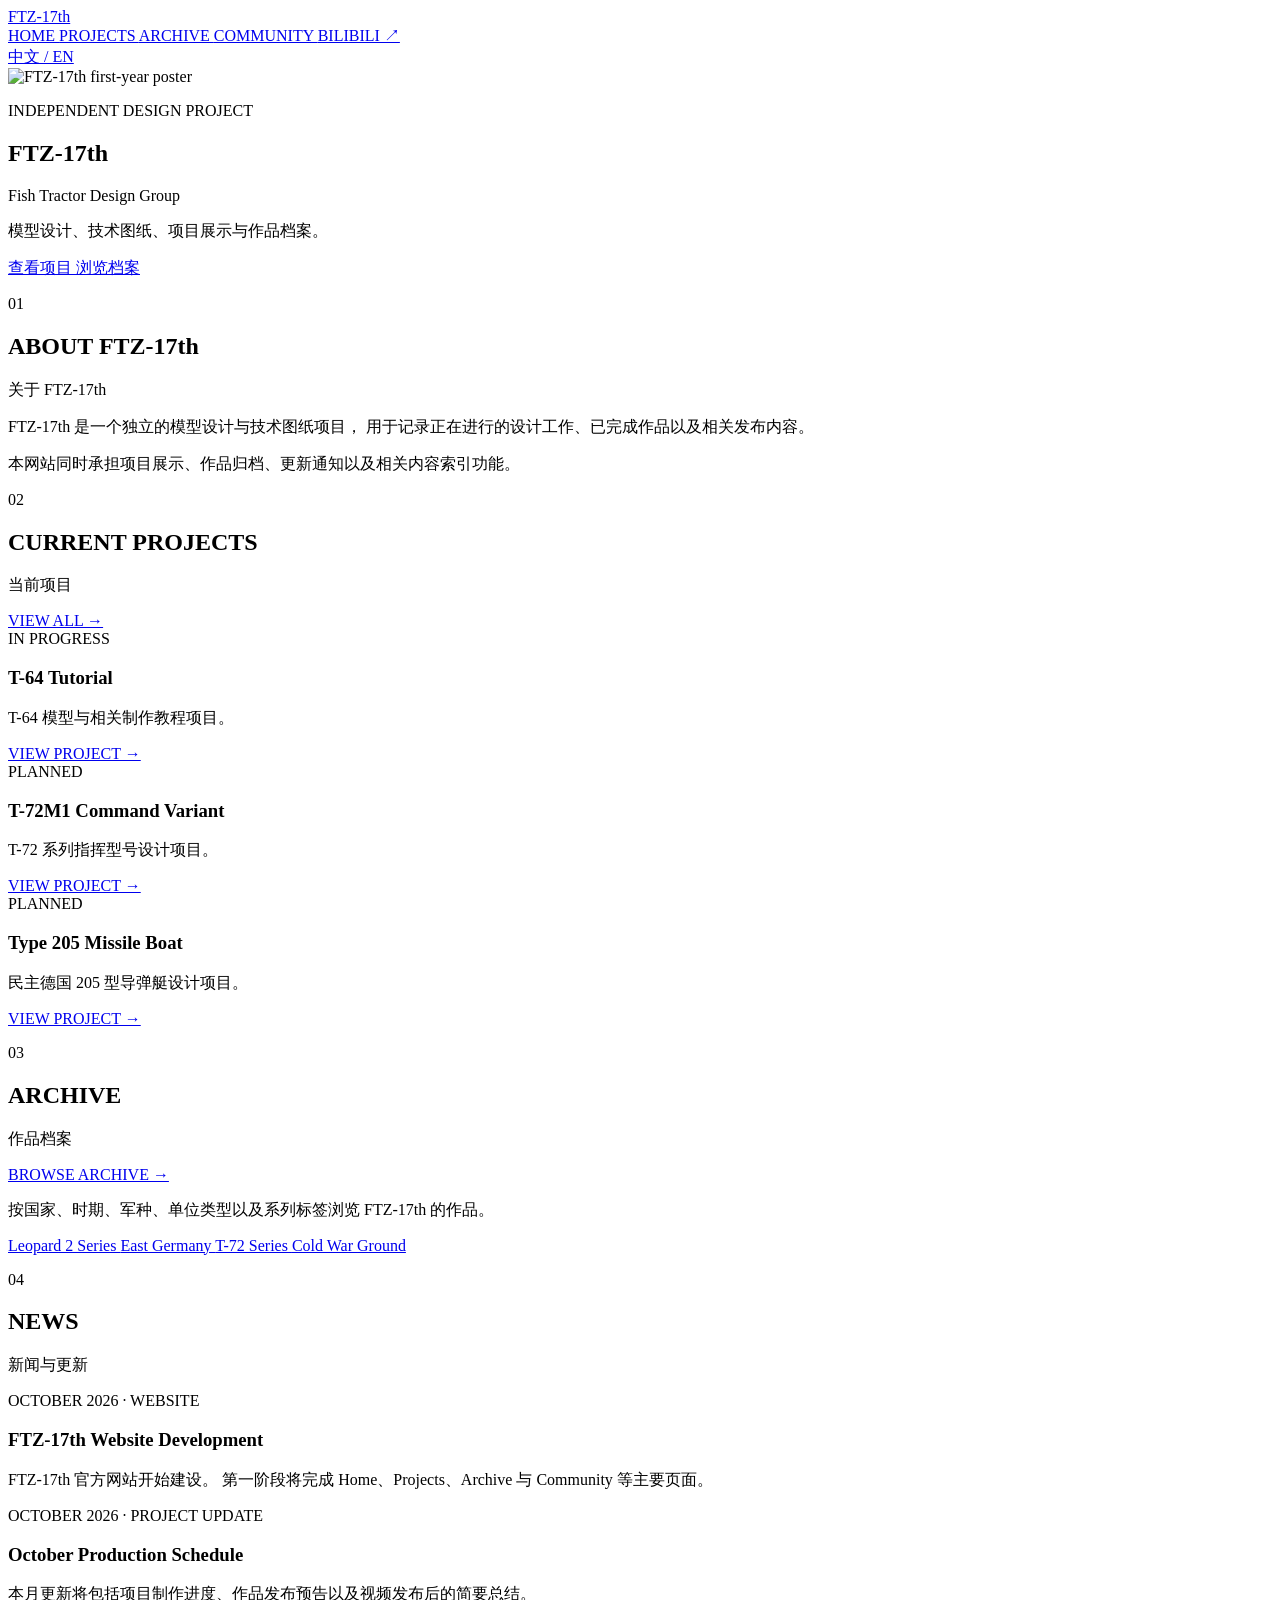
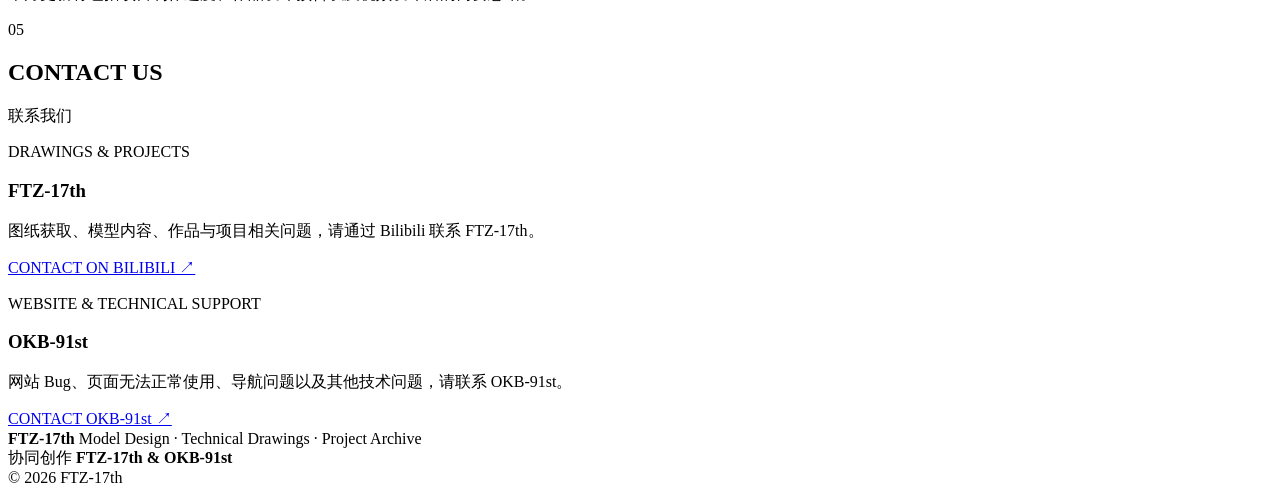
==== index.html @ a938f6b2 "Add initial HTML structure for FTZ-17th website This commit adds the initial HTML structure for the " ====
<!DOCTYPE html>
<html lang="zh-CN">
<head>
  <meta charset="UTF-8">
  <meta name="viewport" content="width=device-width, initial-scale=1.0">

  <title>FTZ-17th</title>

  <meta
    name="description"
    content="FTZ-17th official website and project archive."
  >

  <link rel="stylesheet" href="css/global.css">
  <link rel="stylesheet" href="css/home.css">

  <script src="js/common.js" defer></script>
  <script src="js/news.js" defer></script>
  <script src="js/projects.js" defer></script>
</head>

<body>

  <header class="site-header">

    <div class="header-inner">

      <a class="site-brand" href="index.html">
        <span class="brand-name">FTZ-17th</span>
      </a>

      <nav class="main-nav" aria-label="Main navigation">

        <a class="nav-link active" href="index.html">
          HOME
        </a>

        <a class="nav-link" href="projects.html">
          PROJECTS
        </a>

        <a class="nav-link" href="archive.html">
          ARCHIVE
        </a>

        <a class="nav-link" href="community.html">
          COMMUNITY
        </a>

        <a
          class="nav-link external-link"
          href="https://space.bilibili.com/3546640220687008"
          target="_blank"
          rel="noopener noreferrer"
        >
          BILIBILI ↗
        </a>

      </nav>

      <div class="header-tools">

        <a
          class="language-switch"
          href="en/index.html"
          lang="en"
        >
          中文 / EN
        </a>

      </div>

    </div>

  </header>


  <main>


    <!-- HERO -->

    <section class="hero">

      <div class="hero-inner">

        <div class="hero-poster">

          <img
            src="assets/posters/ftz-first-year-poster.png"
            alt="FTZ-17th first-year poster"
          >

        </div>

        <div class="hero-content">

          <p class="hero-kicker">
            INDEPENDENT DESIGN PROJECT
          </p>

          <h1>
            FTZ-17th
          </h1>

          <p class="hero-subtitle">
            Fish Tractor Design Group
          </p>

          <p class="hero-description">
            模型设计、技术图纸、项目展示与作品档案。
          </p>

          <div class="hero-actions">

            <a
              class="button button-primary"
              href="projects.html"
            >
              查看项目
            </a>

            <a
              class="button button-secondary"
              href="archive.html"
            >
              浏览档案
            </a>

          </div>

        </div>

      </div>

    </section>


    <!-- ABOUT -->

    <section class="home-section about-section" id="about">

      <div class="section-inner">

        <div class="section-heading">

          <p class="section-index">
            01
          </p>

          <div>

            <h2>
              ABOUT FTZ-17th
            </h2>

            <p class="section-subtitle">
              关于 FTZ-17th
            </p>

          </div>

        </div>

        <div class="about-content">

          <p>
            FTZ-17th 是一个独立的模型设计与技术图纸项目，
            用于记录正在进行的设计工作、已完成作品以及相关发布内容。
          </p>

          <p>
            本网站同时承担项目展示、作品归档、更新通知以及相关内容索引功能。
          </p>

        </div>

      </div>

    </section>


    <!-- CURRENT PROJECTS -->

    <section
      class="home-section projects-section"
      id="current-projects"
    >

      <div class="section-inner">

        <div class="section-heading">

          <p class="section-index">
            02
          </p>

          <div>

            <h2>
              CURRENT PROJECTS
            </h2>

            <p class="section-subtitle">
              当前项目
            </p>

          </div>

          <a
            class="section-link"
            href="projects.html"
          >
            VIEW ALL →
          </a>

        </div>


        <div
          class="project-grid"
          id="home-project-grid"
          data-source="data/projects.json"
        >

          <article class="project-card">

            <div class="project-card-header">

              <span class="status-label">
                IN PROGRESS
              </span>

            </div>

            <h3>
              T-64 Tutorial
            </h3>

            <p>
              T-64 模型与相关制作教程项目。
            </p>

            <a
              class="card-link"
              href="projects.html"
            >
              VIEW PROJECT →
            </a>

          </article>


          <article class="project-card">

            <div class="project-card-header">

              <span class="status-label">
                PLANNED
              </span>

            </div>

            <h3>
              T-72M1 Command Variant
            </h3>

            <p>
              T-72 系列指挥型号设计项目。
            </p>

            <a
              class="card-link"
              href="projects.html"
            >
              VIEW PROJECT →
            </a>

          </article>


          <article class="project-card">

            <div class="project-card-header">

              <span class="status-label">
                PLANNED
              </span>

            </div>

            <h3>
              Type 205 Missile Boat
            </h3>

            <p>
              民主德国 205 型导弹艇设计项目。
            </p>

            <a
              class="card-link"
              href="projects.html"
            >
              VIEW PROJECT →
            </a>

          </article>

        </div>

      </div>

    </section>


    <!-- ARCHIVE -->

    <section
      class="home-section archive-section"
      id="archive-preview"
    >

      <div class="section-inner">

        <div class="section-heading">

          <p class="section-index">
            03
          </p>

          <div>

            <h2>
              ARCHIVE
            </h2>

            <p class="section-subtitle">
              作品档案
            </p>

          </div>

          <a
            class="section-link"
            href="archive.html"
          >
            BROWSE ARCHIVE →
          </a>

        </div>


        <div class="archive-intro">

          <p>
            按国家、时期、军种、单位类型以及系列标签浏览 FTZ-17th 的作品。
          </p>

        </div>


        <div class="tag-preview">

          <a
            class="archive-tag"
            href="archive.html?tag=leopard-2-series"
          >
            Leopard 2 Series
          </a>

          <a
            class="archive-tag"
            href="archive.html?tag=east-germany"
          >
            East Germany
          </a>

          <a
            class="archive-tag"
            href="archive.html?tag=t-72-series"
          >
            T-72 Series
          </a>

          <a
            class="archive-tag"
            href="archive.html?period=cold-war"
          >
            Cold War
          </a>

          <a
            class="archive-tag"
            href="archive.html?branch=ground"
          >
            Ground
          </a>

        </div>

      </div>

    </section>


    <!-- NEWS -->

    <section
      class="home-section news-section"
      id="news"
    >

      <div class="section-inner">

        <div class="section-heading">

          <p class="section-index">
            04
          </p>

          <div>

            <h2>
              NEWS
            </h2>

            <p class="section-subtitle">
              新闻与更新
            </p>

          </div>

        </div>


        <div
          class="news-list"
          id="news-list"
          data-source="data/news.json"
        >

          <article class="news-entry">

            <div class="news-meta">
              OCTOBER 2026 · WEBSITE
            </div>

            <h3>
              FTZ-17th Website Development
            </h3>

            <p>
              FTZ-17th 官方网站开始建设。
              第一阶段将完成 Home、Projects、Archive 与 Community
              等主要页面。
            </p>

          </article>


          <article class="news-entry">

            <div class="news-meta">
              OCTOBER 2026 · PROJECT UPDATE
            </div>

            <h3>
              October Production Schedule
            </h3>

            <p>
              本月更新将包括项目制作进度、作品发布预告以及视频发布后的简要总结。
            </p>

          </article>

        </div>

      </div>

    </section>


    <!-- CONTACT -->

    <section
      class="home-section contact-section"
      id="contact"
    >

      <div class="section-inner">

        <div class="section-heading">

          <p class="section-index">
            05
          </p>

          <div>

            <h2>
              CONTACT US
            </h2>

            <p class="section-subtitle">
              联系我们
            </p>

          </div>

        </div>


        <div class="contact-grid">


          <article class="contact-card">

            <p class="contact-type">
              DRAWINGS & PROJECTS
            </p>

            <h3>
              FTZ-17th
            </h3>

            <p>
              图纸获取、模型内容、作品与项目相关问题，请通过 Bilibili 联系 FTZ-17th。
            </p>

            <a
              class="card-link"
              href="https://space.bilibili.com/3546640220687008"
              target="_blank"
              rel="noopener noreferrer"
            >
              CONTACT ON BILIBILI ↗
            </a>

          </article>


          <article class="contact-card">

            <p class="contact-type">
              WEBSITE & TECHNICAL SUPPORT
            </p>

            <h3>
              OKB-91st
            </h3>

            <p>
              网站 Bug、页面无法正常使用、导航问题以及其他技术问题，请联系 OKB-91st。
            </p>

            <a
              class="card-link"
              href="https://okb91st.github.io/"
              target="_blank"
              rel="noopener noreferrer"
            >
              CONTACT OKB-91st ↗
            </a>

          </article>


        </div>

      </div>

    </section>


  </main>


  <!-- FOOTER -->

  <footer class="site-footer">

    <div class="footer-inner">

      <div class="footer-main">

        <strong>
          FTZ-17th
        </strong>

        <span>
          Model Design · Technical Drawings · Project Archive
        </span>

      </div>


      <div class="footer-collaboration">

        <span>
          协同创作
        </span>

        <strong>
          FTZ-17th &amp; OKB-91st
        </strong>

      </div>


      <div class="footer-bottom">

        <span>
          © 2026 FTZ-17th
        </span>

      </div>

    </div>

  </footer>

</body>
</html>
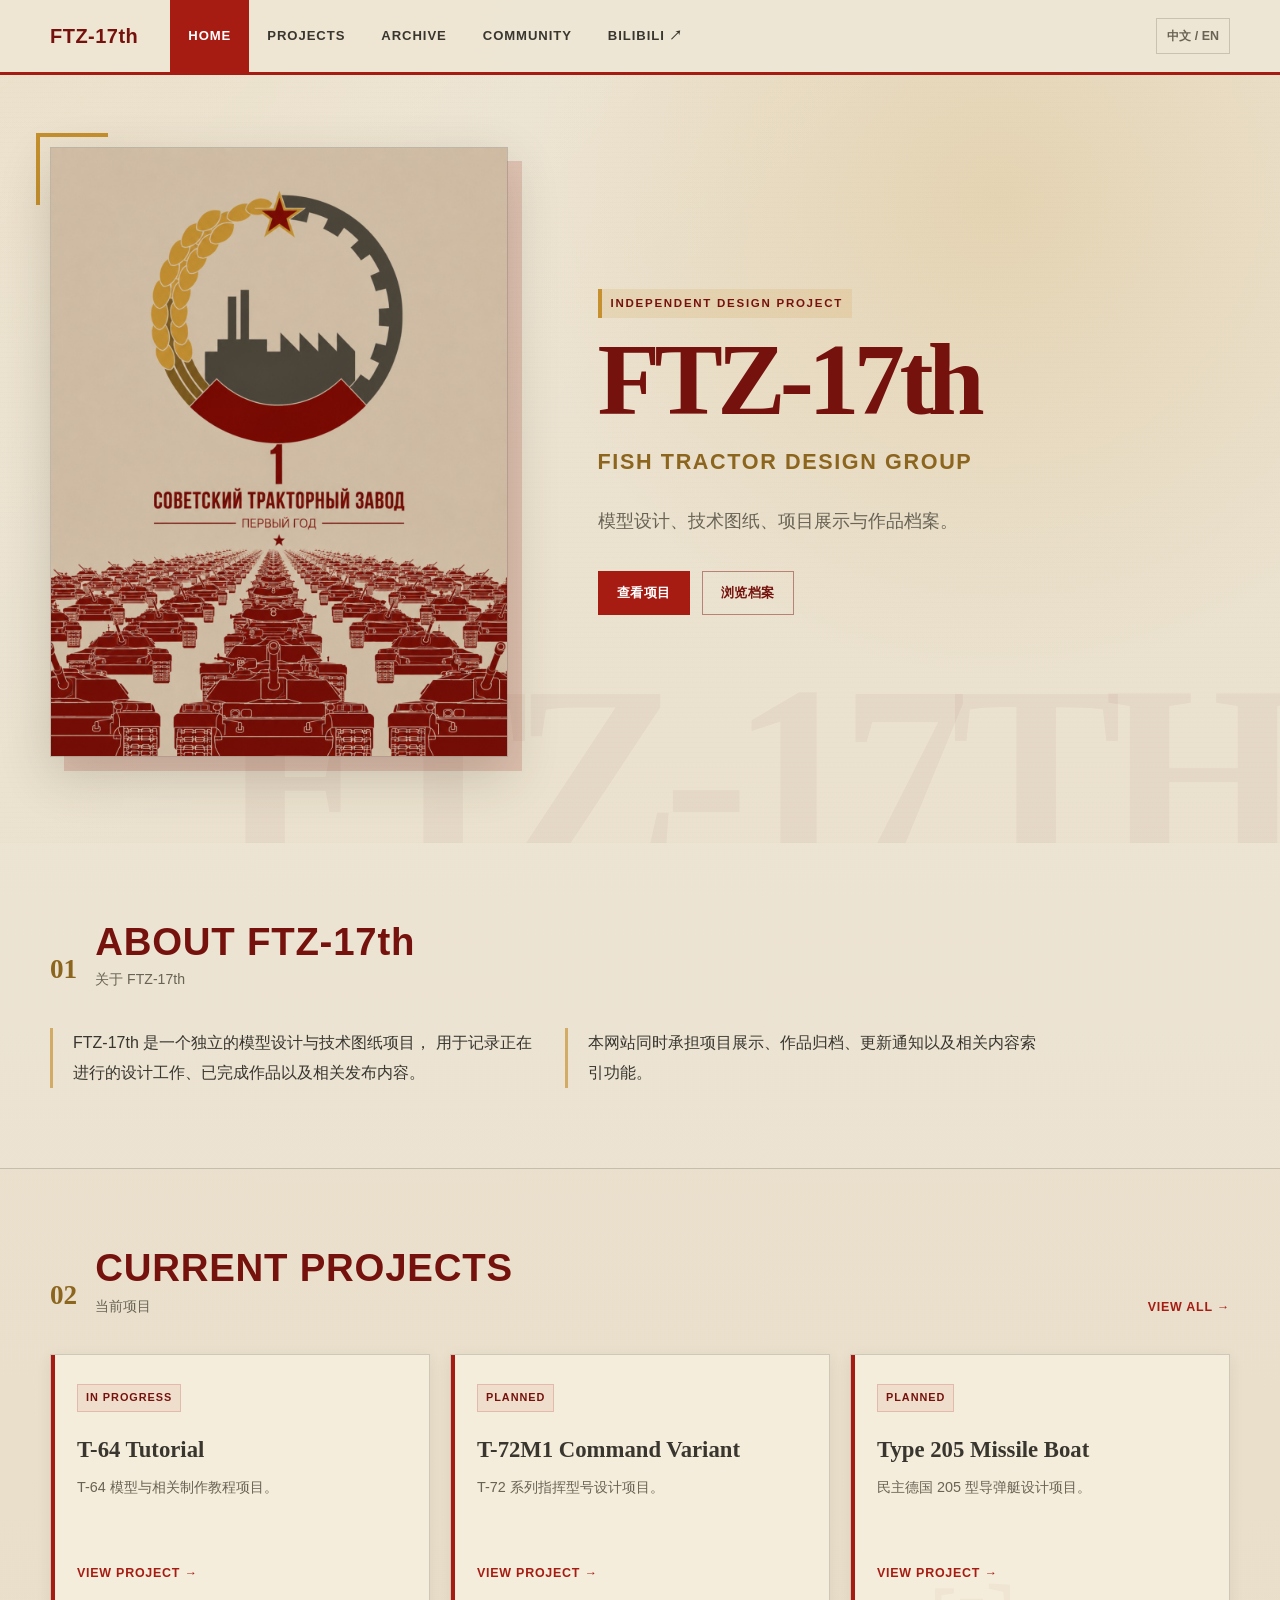
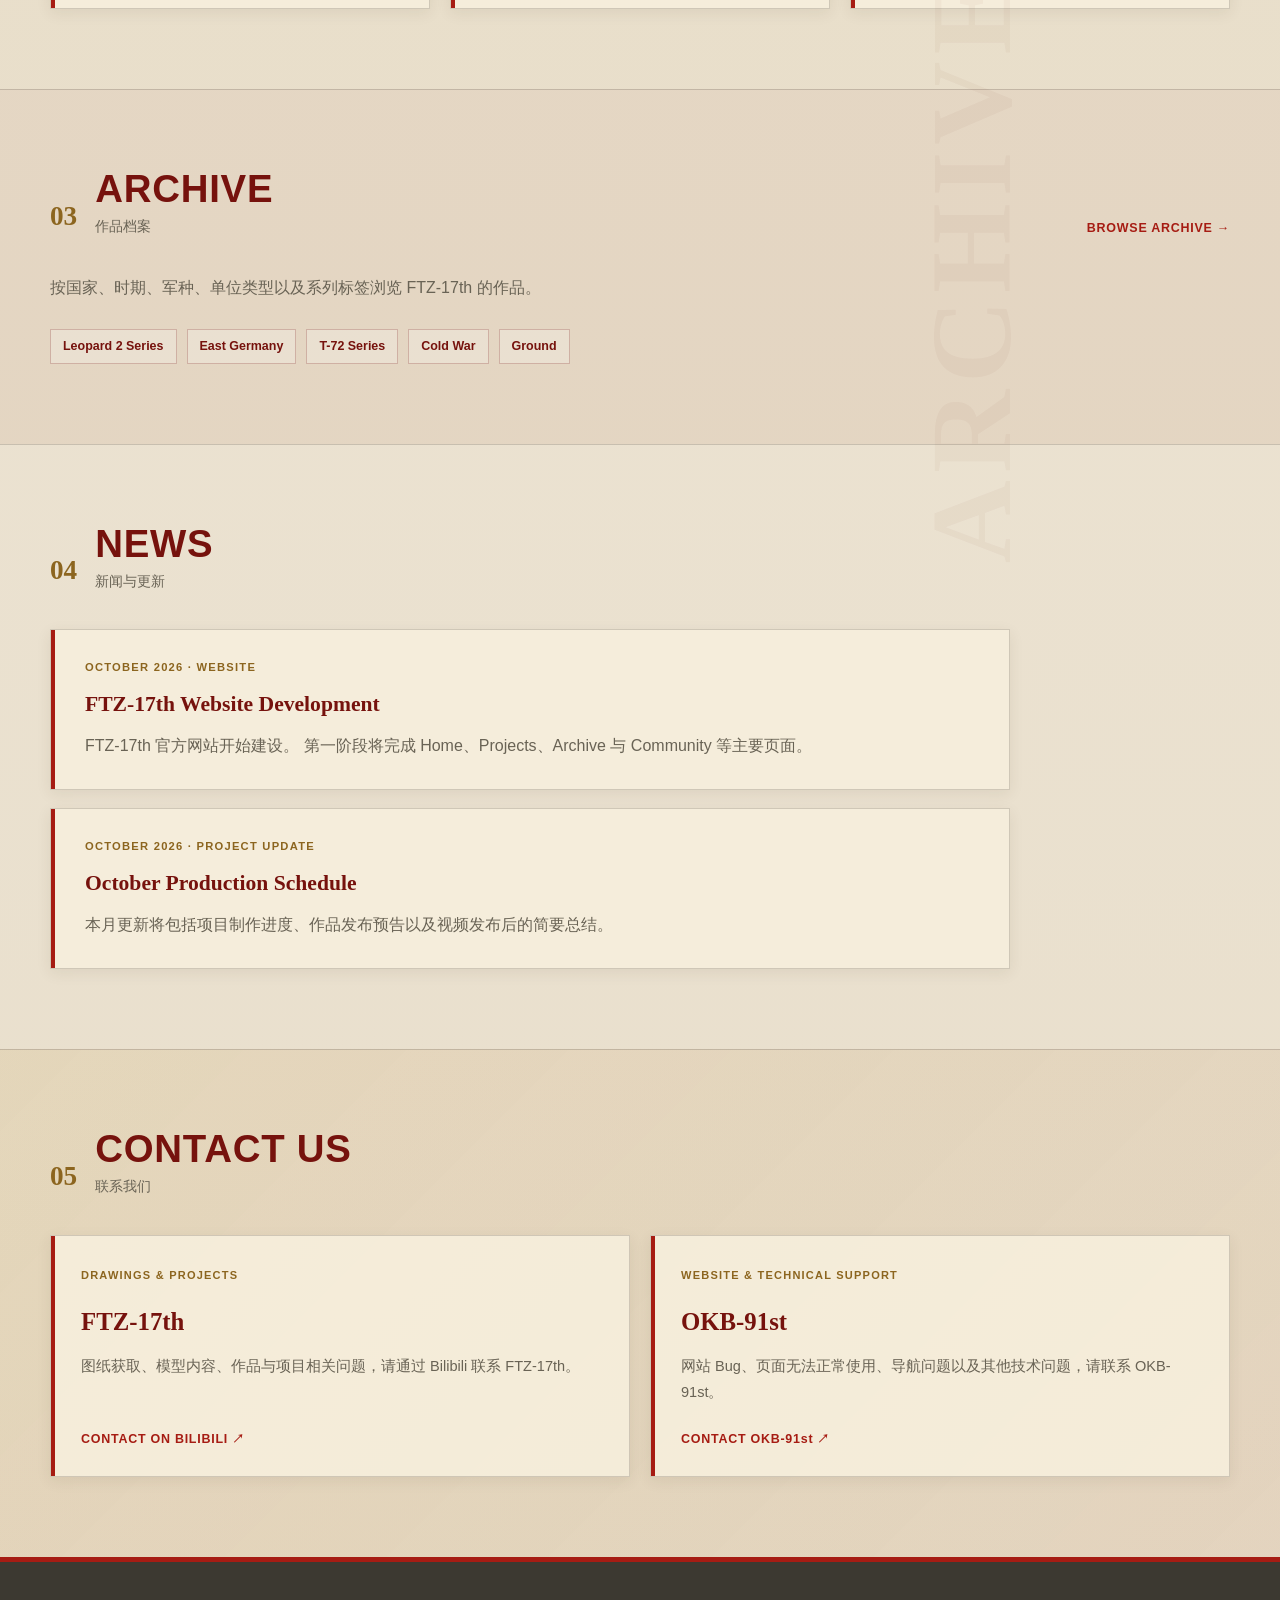
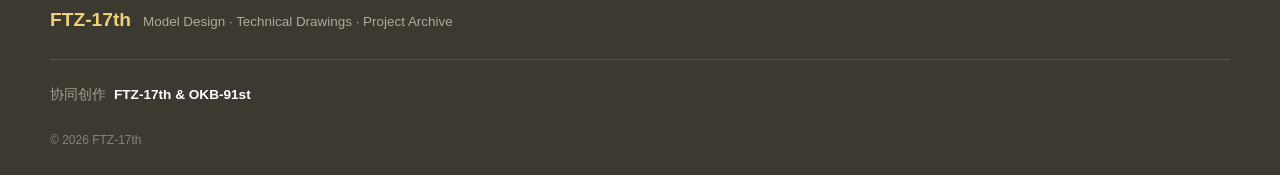
==== commit 1f2da860: "Update contact link to email instead of website" ====
--- a/index.html
+++ b/index.html
@@ -556,7 +556,7 @@
 
             <a
               class="card-link"
-              href="https://okb91st.github.io/"
+              href="mailto:okb91st@163.com"
               target="_blank"
               rel="noopener noreferrer"
             >
--- a/css/global.css
+++ b/css/global.css
@@ -0,0 +1,658 @@
+:root {
+  --color-bg: #e9dfcb;
+  --color-bg-soft: #f3ead8;
+  --color-surface: rgba(247, 239, 221, 0.88);
+
+  --color-text: #38362f;
+  --color-text-soft: #696355;
+
+  --color-red: #a61c13;
+  --color-red-dark: #76120d;
+
+  --color-gold: #c5902d;
+  --color-gold-dark: #8c651f;
+
+  --color-line: rgba(74, 67, 54, 0.22);
+
+  --page-width: 1180px;
+
+  --shadow-small:
+    0 4px 14px rgba(60, 48, 31, 0.08);
+
+  --shadow-medium:
+    0 12px 30px rgba(60, 48, 31, 0.12);
+
+  --transition:
+    160ms ease;
+}
+
+
+/* =========================
+   RESET
+   ========================= */
+
+*,
+*::before,
+*::after {
+  box-sizing: border-box;
+}
+
+html {
+  scroll-behavior: smooth;
+}
+
+body {
+  margin: 0;
+
+  color: var(--color-text);
+  background:
+    radial-gradient(
+      circle at top left,
+      rgba(197, 144, 45, 0.10),
+      transparent 34rem
+    ),
+    linear-gradient(
+      180deg,
+      #ece3d1 0%,
+      #e5dac4 100%
+    );
+
+  font-family:
+    "Segoe UI",
+    "Noto Sans SC",
+    "Microsoft YaHei",
+    Arial,
+    sans-serif;
+
+  line-height: 1.65;
+
+  min-height: 100vh;
+}
+
+img {
+  display: block;
+  max-width: 100%;
+}
+
+a {
+  color: inherit;
+  text-decoration: none;
+}
+
+button,
+input,
+select,
+textarea {
+  font: inherit;
+}
+
+
+/* =========================
+   GENERAL LAYOUT
+   ========================= */
+
+.section-inner,
+.header-inner,
+.footer-inner {
+  width: min(
+    calc(100% - 40px),
+    var(--page-width)
+  );
+
+  margin-inline: auto;
+}
+
+main {
+  overflow: hidden;
+}
+
+.home-section {
+  padding: 80px 0;
+}
+
+.home-section + .home-section {
+  border-top: 1px solid var(--color-line);
+}
+
+
+/* =========================
+   HEADER
+   ========================= */
+
+.site-header {
+  position: sticky;
+  top: 0;
+  z-index: 100;
+
+  background:
+    rgba(239, 230, 212, 0.94);
+
+  border-bottom:
+    3px solid var(--color-red);
+
+  backdrop-filter:
+    blur(12px);
+}
+
+.header-inner {
+  min-height: 72px;
+
+  display: grid;
+  grid-template-columns:
+    auto 1fr auto;
+
+  align-items: center;
+  gap: 32px;
+}
+
+.site-brand {
+  display: inline-flex;
+  align-items: center;
+
+  font-weight: 800;
+  letter-spacing: 0.03em;
+}
+
+.brand-name {
+  font-size: 1.25rem;
+  color: var(--color-red-dark);
+}
+
+.main-nav {
+  display: flex;
+  align-items: stretch;
+
+  min-height: 72px;
+}
+
+.nav-link {
+  display: flex;
+  align-items: center;
+
+  padding: 0 17px;
+
+  font-size: 0.82rem;
+  font-weight: 750;
+  letter-spacing: 0.07em;
+
+  border-left:
+    1px solid transparent;
+
+  border-right:
+    1px solid transparent;
+
+  transition:
+    background var(--transition),
+    color var(--transition),
+    border-color var(--transition);
+}
+
+.nav-link:hover {
+  color: var(--color-red);
+
+  background:
+    rgba(166, 28, 19, 0.06);
+}
+
+.nav-link.active {
+  color: #fff;
+
+  background:
+    var(--color-red);
+}
+
+.external-link::after {
+  margin-left: 3px;
+}
+
+.header-tools {
+  display: flex;
+  align-items: center;
+  justify-content: flex-end;
+}
+
+.language-switch {
+  padding: 7px 10px;
+
+  font-size: 0.78rem;
+  font-weight: 700;
+
+  color: var(--color-text-soft);
+
+  border:
+    1px solid var(--color-line);
+
+  transition:
+    color var(--transition),
+    border-color var(--transition),
+    background var(--transition);
+}
+
+.language-switch:hover {
+  color: var(--color-red);
+
+  border-color:
+    rgba(166, 28, 19, 0.45);
+
+  background:
+    rgba(255, 255, 255, 0.25);
+}
+
+
+/* =========================
+   SECTION HEADINGS
+   ========================= */
+
+.section-heading {
+  display: grid;
+  grid-template-columns:
+    auto 1fr auto;
+
+  align-items: end;
+  gap: 18px;
+
+  margin-bottom: 36px;
+}
+
+.section-index {
+  margin: 0;
+
+  color: var(--color-gold-dark);
+
+  font-family:
+    Georgia,
+    "Times New Roman",
+    serif;
+
+  font-size: 1.7rem;
+  font-weight: 700;
+}
+
+.section-heading h2 {
+  margin: 0;
+
+  color: var(--color-red-dark);
+
+  font-size: clamp(
+    1.6rem,
+    3vw,
+    2.6rem
+  );
+
+  line-height: 1;
+  letter-spacing: 0.02em;
+}
+
+.section-subtitle {
+  margin:
+    7px 0 0;
+
+  color: var(--color-text-soft);
+
+  font-size: 0.88rem;
+}
+
+.section-link,
+.card-link {
+  color: var(--color-red);
+
+  font-size: 0.78rem;
+  font-weight: 800;
+  letter-spacing: 0.06em;
+
+  transition:
+    color var(--transition),
+    transform var(--transition);
+}
+
+.section-link:hover,
+.card-link:hover {
+  color: var(--color-red-dark);
+}
+
+
+/* =========================
+   COMMON CARDS
+   ========================= */
+
+.project-card,
+.contact-card,
+.news-entry {
+  position: relative;
+
+  background:
+    var(--color-surface);
+
+  border:
+    1px solid var(--color-line);
+
+  box-shadow:
+    var(--shadow-small);
+}
+
+.project-card::before,
+.contact-card::before,
+.news-entry::before {
+  content: "";
+
+  position: absolute;
+
+  top: 0;
+  left: 0;
+
+  width: 4px;
+  height: 100%;
+
+  background:
+    var(--color-red);
+}
+
+
+/* =========================
+   BUTTONS
+   ========================= */
+
+.button {
+  display: inline-flex;
+  align-items: center;
+  justify-content: center;
+
+  min-height: 44px;
+
+  padding:
+    10px 18px;
+
+  font-size: 0.82rem;
+  font-weight: 800;
+  letter-spacing: 0.04em;
+
+  border:
+    1px solid transparent;
+
+  transition:
+    transform var(--transition),
+    background var(--transition),
+    color var(--transition),
+    border-color var(--transition);
+}
+
+.button:hover {
+  transform:
+    translateY(-2px);
+}
+
+.button-primary {
+  color: #fff;
+
+  background:
+    var(--color-red);
+
+  border-color:
+    var(--color-red);
+}
+
+.button-primary:hover {
+  background:
+    var(--color-red-dark);
+
+  border-color:
+    var(--color-red-dark);
+}
+
+.button-secondary {
+  color: var(--color-red-dark);
+
+  background:
+    transparent;
+
+  border-color:
+    rgba(118, 18, 13, 0.45);
+}
+
+.button-secondary:hover {
+  background:
+    rgba(166, 28, 19, 0.06);
+}
+
+
+/* =========================
+   TAGS
+   ========================= */
+
+.archive-tag {
+  display: inline-flex;
+  align-items: center;
+
+  min-height: 34px;
+
+  padding:
+    6px 12px;
+
+  color: var(--color-red-dark);
+
+  background:
+    rgba(255, 255, 255, 0.23);
+
+  border:
+    1px solid rgba(118, 18, 13, 0.23);
+
+  font-size: 0.78rem;
+  font-weight: 700;
+
+  transition:
+    color var(--transition),
+    background var(--transition),
+    border-color var(--transition),
+    transform var(--transition);
+}
+
+.archive-tag:hover {
+  color: #fff;
+
+  background:
+    var(--color-red);
+
+  border-color:
+    var(--color-red);
+
+  transform:
+    translateY(-2px);
+}
+
+
+/* =========================
+   FOOTER
+   ========================= */
+
+.site-footer {
+  color: #e9dfcb;
+
+  background:
+    #3c3931;
+
+  border-top:
+    5px solid var(--color-red);
+}
+
+.footer-inner {
+  padding:
+    42px 0 24px;
+}
+
+.footer-main {
+  display: flex;
+  flex-wrap: wrap;
+  align-items: baseline;
+  gap: 12px;
+
+  padding-bottom: 24px;
+
+  border-bottom:
+    1px solid rgba(255, 255, 255, 0.13);
+}
+
+.footer-main strong {
+  color: #f1cf79;
+
+  font-size: 1.2rem;
+}
+
+.footer-main span {
+  color:
+    rgba(233, 223, 203, 0.68);
+
+  font-size: 0.84rem;
+}
+
+.footer-collaboration {
+  display: flex;
+  flex-wrap: wrap;
+  align-items: center;
+  gap: 8px;
+
+  padding:
+    24px 0;
+
+  font-size: 0.85rem;
+}
+
+.footer-collaboration span {
+  color:
+    rgba(233, 223, 203, 0.60);
+}
+
+.footer-collaboration strong {
+  color: #fff;
+}
+
+.footer-bottom {
+  color:
+    rgba(233, 223, 203, 0.45);
+
+  font-size: 0.75rem;
+}
+
+
+/* =========================
+   ACCESSIBILITY
+   ========================= */
+
+a:focus-visible,
+button:focus-visible {
+  outline:
+    3px solid var(--color-gold);
+
+  outline-offset:
+    3px;
+}
+
+
+/* =========================
+   TABLET
+   ========================= */
+
+@media (max-width: 900px) {
+
+  .header-inner {
+    grid-template-columns:
+      1fr auto;
+
+    min-height: auto;
+
+    padding:
+      14px 0;
+  }
+
+  .main-nav {
+    grid-column:
+      1 / -1;
+
+    order: 3;
+
+    min-height: auto;
+
+    overflow-x: auto;
+
+    border-top:
+      1px solid var(--color-line);
+  }
+
+  .nav-link {
+    min-height: 46px;
+
+    padding:
+      0 14px;
+
+    white-space: nowrap;
+  }
+
+  .section-heading {
+    grid-template-columns:
+      auto 1fr;
+  }
+
+  .section-link {
+    grid-column:
+      2;
+
+    justify-self: start;
+
+    margin-top: 4px;
+  }
+
+}
+
+
+/* =========================
+   MOBILE
+   ========================= */
+
+@media (max-width: 600px) {
+
+  .section-inner,
+  .header-inner,
+  .footer-inner {
+    width:
+      min(
+        calc(100% - 28px),
+        var(--page-width)
+      );
+  }
+
+  .home-section {
+    padding:
+      58px 0;
+  }
+
+  .site-brand {
+    font-size: 0.9rem;
+  }
+
+  .brand-name {
+    font-size: 1.08rem;
+  }
+
+  .language-switch {
+    font-size: 0.72rem;
+  }
+
+  .section-heading {
+    gap: 12px;
+
+    margin-bottom: 28px;
+  }
+
+  .section-index {
+    font-size: 1.35rem;
+  }
+
+  .section-heading h2 {
+    font-size: 1.6rem;
+  }
+
+  .footer-inner {
+    padding:
+      34px 0 20px;
+  }
+
+}
--- a/css/home.css
+++ b/css/home.css
@@ -0,0 +1,772 @@
+/* HERO */
+
+.hero {
+  position: relative;
+  overflow: hidden;
+
+  padding:
+    72px 0 86px;
+
+  background:
+    radial-gradient(
+      circle at 78% 16%,
+      rgba(197, 144, 45, 0.18),
+      transparent 30rem
+    ),
+    linear-gradient(
+      135deg,
+      rgba(255, 255, 255, 0.16),
+      transparent 48%
+    );
+}
+
+.hero::before {
+  content: "";
+
+  position: absolute;
+  inset: 0;
+
+  pointer-events: none;
+
+  opacity: 0.18;
+
+  background-image:
+    repeating-linear-gradient(
+      0deg,
+      rgba(60, 57, 49, 0.05) 0,
+      rgba(60, 57, 49, 0.05) 1px,
+      transparent 1px,
+      transparent 5px
+    );
+}
+
+.hero::after {
+  content: "FTZ-17TH";
+
+  position: absolute;
+
+  right: -0.02em;
+  bottom: -0.24em;
+
+  color:
+    rgba(118, 18, 13, 0.045);
+
+  font-family:
+    Georgia,
+    "Times New Roman",
+    serif;
+
+  font-size:
+    clamp(7rem, 20vw, 18rem);
+
+  font-weight: 900;
+
+  line-height: 1;
+
+  letter-spacing: -0.07em;
+
+  white-space: nowrap;
+
+  pointer-events: none;
+}
+
+.hero-inner {
+  position: relative;
+  z-index: 2;
+
+  width:
+    min(
+      calc(100% - 40px),
+      var(--page-width)
+    );
+
+  margin-inline: auto;
+
+  display: grid;
+
+  grid-template-columns:
+    minmax(290px, 0.84fr)
+    minmax(320px, 1.16fr);
+
+  align-items: center;
+
+  gap:
+    clamp(44px, 7vw, 96px);
+}
+
+
+/* HERO POSTER */
+
+.hero-poster {
+  position: relative;
+
+  max-width: 470px;
+
+  justify-self: center;
+}
+
+.hero-poster::before {
+  content: "";
+
+  position: absolute;
+
+  inset:
+    14px -14px -14px 14px;
+
+  background:
+    var(--color-red);
+
+  opacity: 0.16;
+
+  border:
+    1px solid rgba(118, 18, 13, 0.25);
+}
+
+.hero-poster::after {
+  content: "";
+
+  position: absolute;
+
+  top: -14px;
+  left: -14px;
+
+  width: 72px;
+  height: 72px;
+
+  border-top:
+    4px solid var(--color-gold);
+
+  border-left:
+    4px solid var(--color-gold);
+}
+
+.hero-poster img {
+  position: relative;
+  z-index: 2;
+
+  width: 100%;
+
+  border:
+    1px solid rgba(60, 57, 49, 0.26);
+
+  box-shadow:
+    0 18px 48px rgba(60, 48, 31, 0.20);
+}
+
+
+/* HERO TEXT */
+
+.hero-content {
+  max-width: 620px;
+}
+
+.hero-kicker {
+  display: inline-flex;
+
+  margin:
+    0 0 18px;
+
+  padding:
+    5px 9px;
+
+  color:
+    var(--color-red-dark);
+
+  background:
+    rgba(197, 144, 45, 0.14);
+
+  border-left:
+    4px solid var(--color-gold);
+
+  font-size: 0.72rem;
+  font-weight: 800;
+
+  letter-spacing: 0.15em;
+}
+
+.hero h1 {
+  margin: 0;
+
+  color:
+    var(--color-red-dark);
+
+  font-family:
+    Georgia,
+    "Times New Roman",
+    serif;
+
+  font-size:
+    clamp(4rem, 8vw, 7.8rem);
+
+  font-weight: 900;
+
+  line-height: 0.86;
+
+  letter-spacing: -0.055em;
+}
+
+.hero-subtitle {
+  margin:
+    20px 0 0;
+
+  color:
+    var(--color-gold-dark);
+
+  font-size:
+    clamp(1rem, 2vw, 1.35rem);
+
+  font-weight: 800;
+
+  letter-spacing: 0.075em;
+
+  text-transform: uppercase;
+}
+
+.hero-description {
+  max-width: 520px;
+
+  margin:
+    25px 0 0;
+
+  color:
+    var(--color-text-soft);
+
+  font-size:
+    clamp(1rem, 1.5vw, 1.13rem);
+
+  line-height: 1.85;
+}
+
+.hero-actions {
+  display: flex;
+  flex-wrap: wrap;
+
+  gap: 12px;
+
+  margin-top: 32px;
+}
+
+
+/* ABOUT */
+
+.about-section {
+  background:
+    rgba(255, 255, 255, 0.10);
+}
+
+.about-content {
+  display: grid;
+
+  grid-template-columns:
+    repeat(2, minmax(0, 1fr));
+
+  gap: 30px;
+
+  max-width: 1000px;
+}
+
+.about-content p {
+  margin: 0;
+
+  padding-left: 20px;
+
+  border-left:
+    3px solid rgba(197, 144, 45, 0.65);
+
+  font-size: 1rem;
+
+  line-height: 1.9;
+}
+
+
+/* PROJECTS */
+
+.projects-section {
+  position: relative;
+}
+
+.project-grid {
+  display: grid;
+
+  grid-template-columns:
+    repeat(3, minmax(0, 1fr));
+
+  gap: 20px;
+}
+
+.project-card {
+  min-height: 255px;
+
+  padding:
+    28px 26px 24px;
+
+  display: flex;
+  flex-direction: column;
+
+  transition:
+    transform var(--transition),
+    box-shadow var(--transition),
+    border-color var(--transition);
+}
+
+.project-card:hover {
+  transform:
+    translateY(-5px);
+
+  border-color:
+    rgba(118, 18, 13, 0.32);
+
+  box-shadow:
+    var(--shadow-medium);
+}
+
+.project-card-header {
+  min-height: 29px;
+}
+
+.status-label {
+  display: inline-flex;
+
+  padding:
+    4px 8px;
+
+  color:
+    var(--color-red-dark);
+
+  background:
+    rgba(166, 28, 19, 0.07);
+
+  border:
+    1px solid rgba(166, 28, 19, 0.19);
+
+  font-size: 0.68rem;
+  font-weight: 800;
+
+  letter-spacing: 0.09em;
+}
+
+.project-card h3 {
+  margin:
+    24px 0 12px;
+
+  color:
+    var(--color-text);
+
+  font-family:
+    Georgia,
+    "Times New Roman",
+    serif;
+
+  font-size: 1.42rem;
+
+  line-height: 1.25;
+}
+
+.project-card p {
+  margin:
+    0 0 28px;
+
+  color:
+    var(--color-text-soft);
+
+  font-size: 0.9rem;
+}
+
+.project-card .card-link {
+  margin-top: auto;
+}
+
+
+/* ARCHIVE */
+
+.archive-section {
+  position: relative;
+
+  background:
+    rgba(118, 18, 13, 0.035);
+}
+
+.archive-section::after {
+  content: "ARCHIVE";
+
+  position: absolute;
+
+  right: 1vw;
+  top: 50%;
+
+  transform:
+    translateY(-50%) rotate(-90deg);
+
+  transform-origin: center;
+
+  color:
+    rgba(118, 18, 13, 0.035);
+
+  font-family:
+    Georgia,
+    "Times New Roman",
+    serif;
+
+  font-size:
+    clamp(4rem, 9vw, 8rem);
+
+  font-weight: 900;
+
+  letter-spacing: 0.06em;
+
+  pointer-events: none;
+}
+
+.archive-intro {
+  position: relative;
+  z-index: 2;
+
+  max-width: 750px;
+
+  margin-bottom: 28px;
+}
+
+.archive-intro p {
+  margin: 0;
+
+  color:
+    var(--color-text-soft);
+
+  font-size: 1rem;
+}
+
+.tag-preview {
+  position: relative;
+  z-index: 2;
+
+  display: flex;
+  flex-wrap: wrap;
+
+  gap: 10px;
+}
+
+
+/* NEWS */
+
+.news-section {
+  background:
+    rgba(255, 255, 255, 0.12);
+}
+
+.news-list {
+  display: grid;
+
+  gap: 18px;
+
+  max-width: 960px;
+}
+
+.news-entry {
+  padding:
+    28px 30px 28px 34px;
+
+  transition:
+    transform var(--transition),
+    box-shadow var(--transition);
+}
+
+.news-entry:hover {
+  transform:
+    translateX(4px);
+
+  box-shadow:
+    var(--shadow-medium);
+}
+
+.news-meta {
+  margin-bottom: 10px;
+
+  color:
+    var(--color-gold-dark);
+
+  font-size: 0.7rem;
+  font-weight: 800;
+
+  letter-spacing: 0.11em;
+}
+
+.news-entry h3 {
+  margin:
+    0 0 10px;
+
+  color:
+    var(--color-red-dark);
+
+  font-family:
+    Georgia,
+    "Times New Roman",
+    serif;
+
+  font-size: 1.35rem;
+}
+
+.news-entry p {
+  margin: 0;
+
+  color:
+    var(--color-text-soft);
+
+  line-height: 1.8;
+}
+
+
+/* CONTACT */
+
+.contact-section {
+  background:
+    linear-gradient(
+      135deg,
+      rgba(197, 144, 45, 0.08),
+      rgba(166, 28, 19, 0.035)
+    );
+}
+
+.contact-grid {
+  display: grid;
+
+  grid-template-columns:
+    repeat(2, minmax(0, 1fr));
+
+  gap: 20px;
+}
+
+.contact-card {
+  min-height: 230px;
+
+  padding:
+    30px 30px 26px;
+
+  display: flex;
+  flex-direction: column;
+
+  transition:
+    transform var(--transition),
+    box-shadow var(--transition);
+}
+
+.contact-card:hover {
+  transform:
+    translateY(-4px);
+
+  box-shadow:
+    var(--shadow-medium);
+}
+
+.contact-type {
+  margin:
+    0 0 18px;
+
+  color:
+    var(--color-gold-dark);
+
+  font-size: 0.69rem;
+  font-weight: 850;
+
+  letter-spacing: 0.11em;
+}
+
+.contact-card h3 {
+  margin:
+    0 0 10px;
+
+  color:
+    var(--color-red-dark);
+
+  font-family:
+    Georgia,
+    "Times New Roman",
+    serif;
+
+  font-size: 1.55rem;
+}
+
+.contact-card p:not(.contact-type) {
+  margin:
+    0 0 24px;
+
+  color:
+    var(--color-text-soft);
+
+  font-size: 0.91rem;
+
+  line-height: 1.8;
+}
+
+.contact-card .card-link {
+  margin-top: auto;
+}
+
+
+/* LARGE SCREENS */
+
+@media (min-width: 1400px) {
+
+  .hero {
+    padding:
+      84px 0 98px;
+  }
+
+}
+
+
+/* TABLET */
+
+@media (max-width: 900px) {
+
+  .hero {
+    padding:
+      54px 0 68px;
+  }
+
+  .hero-inner {
+    grid-template-columns:
+      minmax(230px, 0.8fr)
+      minmax(280px, 1.2fr);
+
+    gap: 42px;
+  }
+
+  .hero h1 {
+    font-size:
+      clamp(3.8rem, 10vw, 6rem);
+  }
+
+  .project-grid {
+    grid-template-columns:
+      repeat(2, minmax(0, 1fr));
+  }
+
+  .project-card:last-child {
+    grid-column:
+      1 / -1;
+  }
+
+  .archive-section::after {
+    display: none;
+  }
+
+}
+
+
+/* MOBILE */
+
+@media (max-width: 680px) {
+
+  .hero {
+    padding:
+      38px 0 58px;
+  }
+
+  .hero-inner {
+    width:
+      min(
+        calc(100% - 28px),
+        var(--page-width)
+      );
+
+    grid-template-columns: 1fr;
+
+    gap: 42px;
+  }
+
+  .hero-poster {
+    width:
+      min(100%, 410px);
+
+    order: 1;
+  }
+
+  .hero-content {
+    order: 2;
+  }
+
+  .hero::after {
+    font-size: 7rem;
+
+    bottom: -0.08em;
+  }
+
+  .hero h1 {
+    font-size:
+      clamp(3.8rem, 19vw, 5.7rem);
+  }
+
+  .hero-subtitle {
+    font-size: 0.95rem;
+  }
+
+  .hero-description {
+    font-size: 0.95rem;
+  }
+
+  .hero-actions {
+    width: 100%;
+  }
+
+  .hero-actions .button {
+    flex:
+      1 1 140px;
+  }
+
+  .about-content {
+    grid-template-columns: 1fr;
+
+    gap: 22px;
+  }
+
+  .project-grid {
+    grid-template-columns: 1fr;
+  }
+
+  .project-card:last-child {
+    grid-column: auto;
+  }
+
+  .contact-grid {
+    grid-template-columns: 1fr;
+  }
+
+  .project-card,
+  .contact-card {
+    min-height: auto;
+  }
+
+}
+
+
+/* SMALL MOBILE */
+
+@media (max-width: 420px) {
+
+  .hero-poster::before {
+    inset:
+      9px -9px -9px 9px;
+  }
+
+  .hero-poster::after {
+    top: -9px;
+    left: -9px;
+
+    width: 52px;
+    height: 52px;
+
+    border-width: 3px;
+  }
+
+  .news-entry {
+    padding:
+      24px 22px 24px 26px;
+  }
+
+  .project-card,
+  .contact-card {
+    padding:
+      24px 22px;
+  }
+
+}
